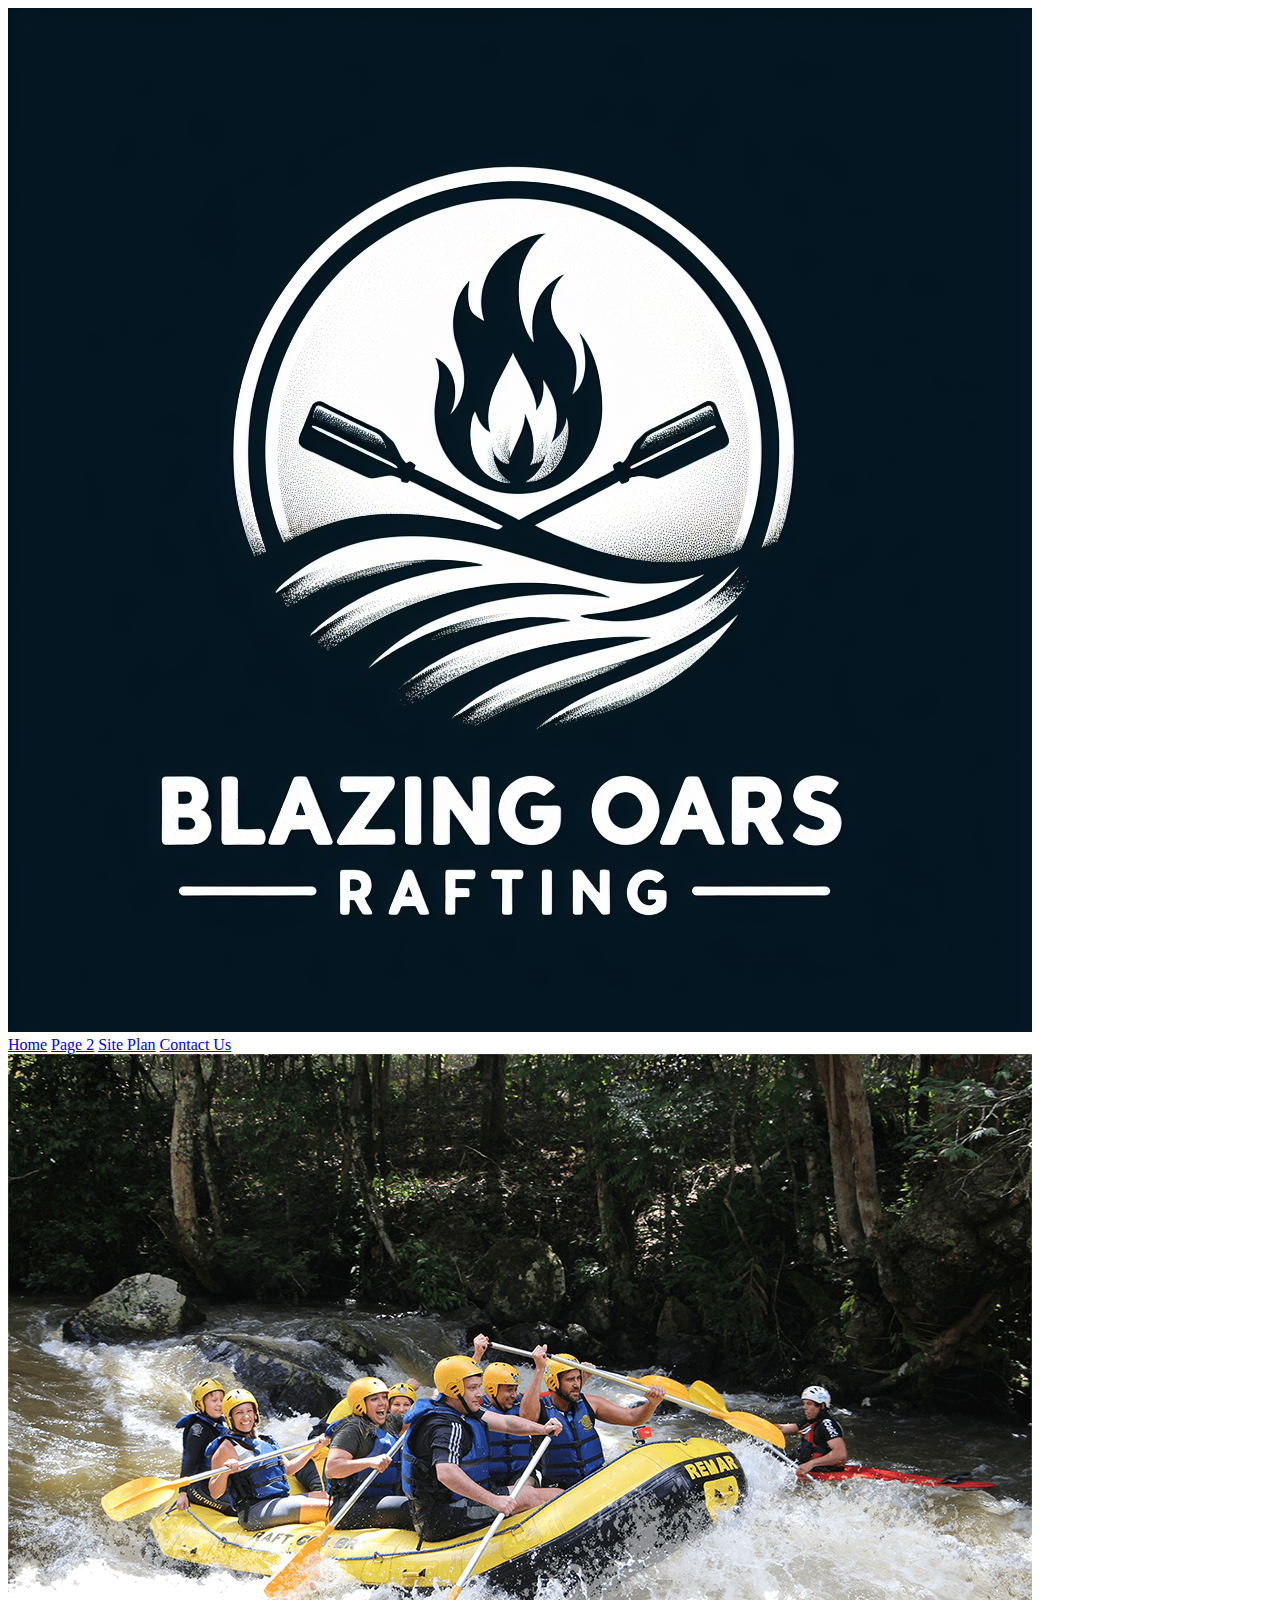
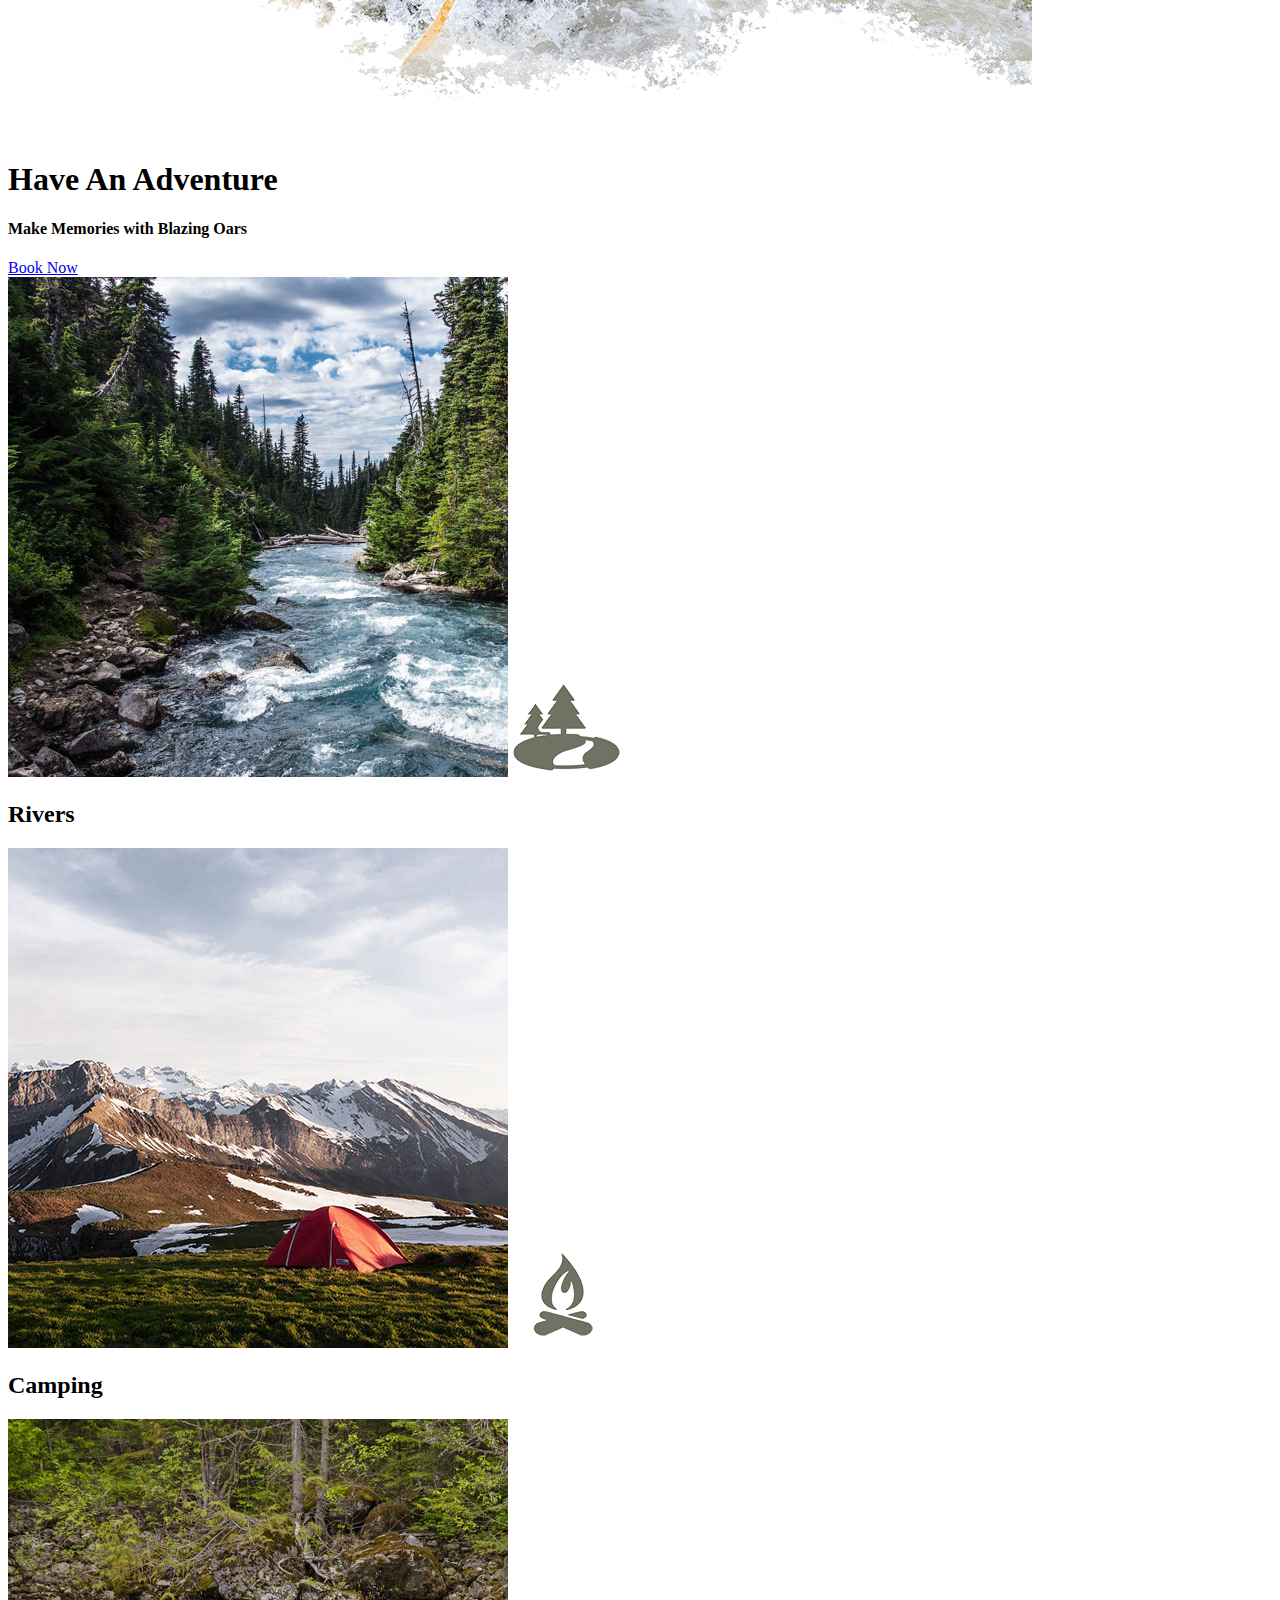
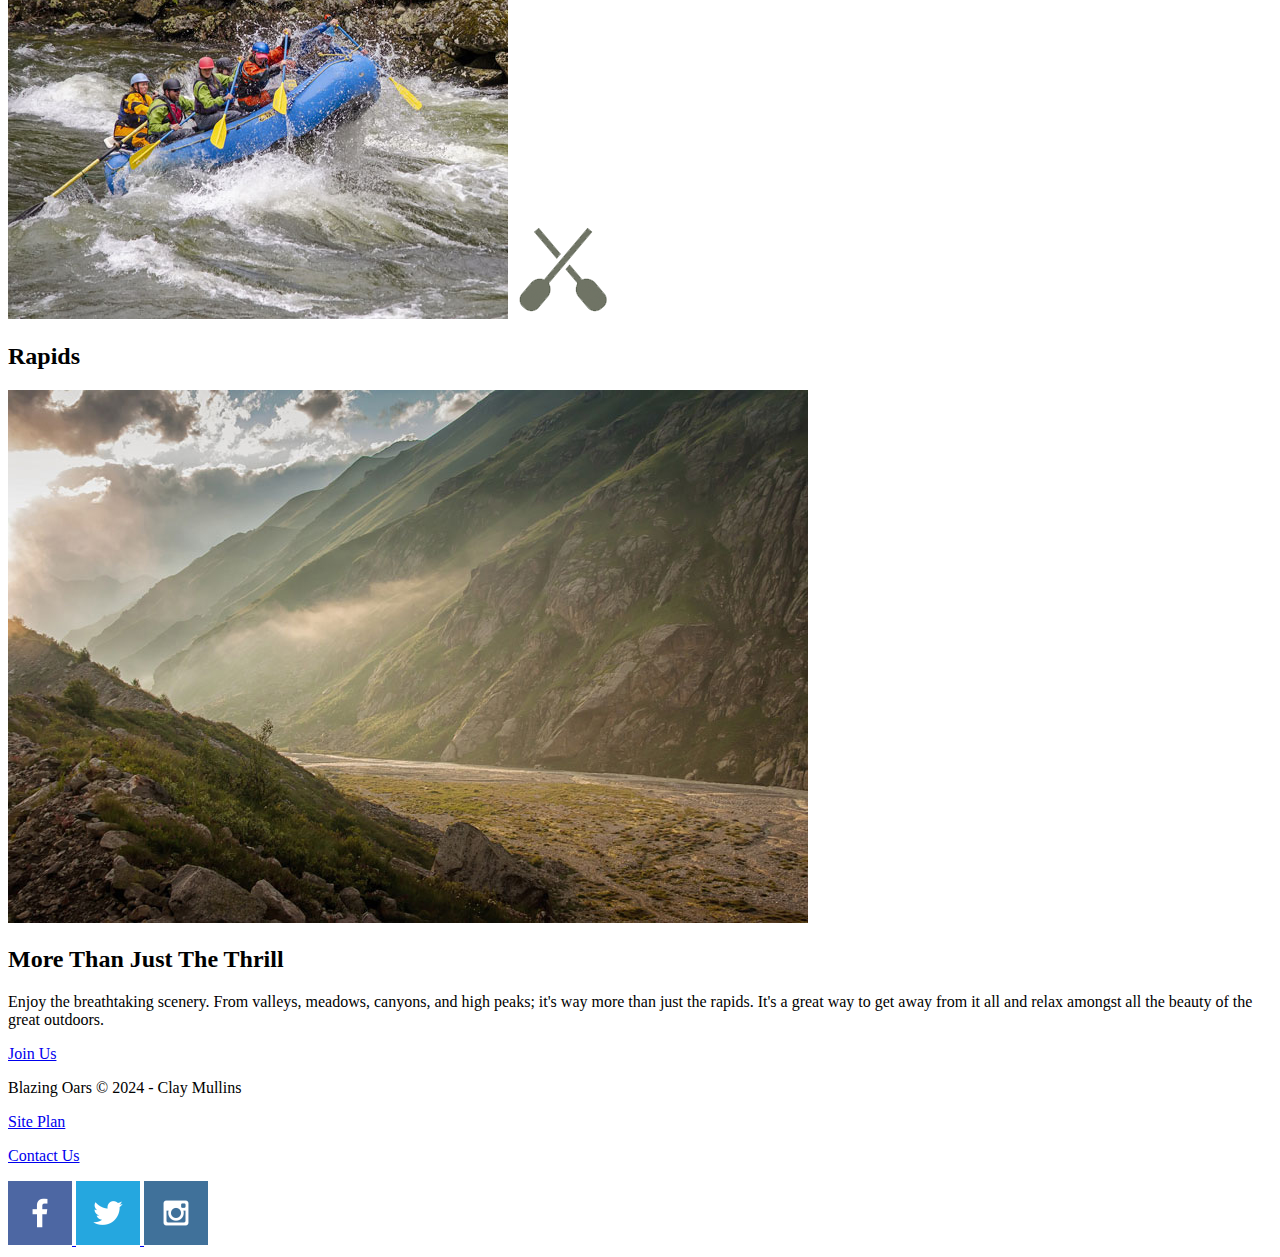
==== wwr/index.html @ f877ec4a "Week 3 assignment submission" ====
<!DOCTYPE html>
<html lang="en">

<head>
    <meta charset="UTF-8">
    <meta name="viewport" content="width=device-width, initial-scale=1.0">
    <title>Whitewater Rafting Vacations | Blazing Oars Rafting | Home</title>
</head>

<body>
    <header>
        <a href="index.html" id="logo_link">
            <img class="logo" src="images/blazingoars_logo.png" alt="Blazing Oars Rafting Logo">
        </a>
        <nav>
            <a href="index.html">Home</a>
            <a href="#">Page 2</a>
            <a href="site-plan-rafting.html">Site Plan</a>
            <a href="contactus.html">Contact Us</a>
        </nav>
    </header>
    <div id="hero">
        <div id="hero-box">
            <img id="hero-img" src="images/hero.png" alt="People enjoying rafting">
        </div>
        <section id="hero-msg">
            <h1 class="home-title">Have An Adventure</h1>
            <h4>Make Memories with Blazing Oars</h4>
            <div class="button-box">
                <a class="book" href="contactus.html">Book Now</a>
            </div>
        </section>
    </div>
    <main class="home-grid">
        <section class="rivers-card">
            <img class="card-img" src="images/rivers.jpg" alt="river in forest">
            <img class="icon" src="images/river_icon.png" alt="river icon">
            <h2>Rivers</h2>
        </section>
        <section class="camping-card">
            <img class="card-img" src="images/camping.jpg" alt="tent in mountains">
            <img class="icon" src="images/fire_icon.png" alt="fire icon">
            <h2>Camping</h2>
        </section>
        <section class="rapids-card">
            <img class="card-img" src="images/rapids.jpg" alt="rafting boat">
            <img class="icon" src="images/oars.png" alt="oars icon">
            <h2>Rapids</h2>
        </section>
        <img class="mountains" src="images/mountains.jpg" alt="Misty mountains">
        <section class="msg">
            <h2>More Than Just The Thrill</h2>
            <p>Enjoy the breathtaking scenery. From valleys, meadows, canyons, and high peaks; it's way more than just the rapids. It's a great way to get away from it all and relax amongst all the beauty of the great outdoors. </p>
            <a class='join' href="rivers.html">Join Us</a>
        </section>
    </main>
    <footer>
        <p>Blazing Oars &copy; 2024 - Clay Mullins</p>
        <p><a href="site-plan-rafting.html">Site Plan</a></p>
        <p><a href="contactus.html">Contact Us</a></p>
        <div class="social">
            <a href="https://facebook.com">
                <img src="images/facebook.png" alt="fb icon">
            </a>
            <a href="https://twitter.com">
                <img src="images/twitter.png" alt="twitter icon">
            </a>
            <a href="https://instagram.com">
                <img src="images/instagram.png" alt="instagram icon">
            </a>
        </div>
    </footer>
</body>

</html>
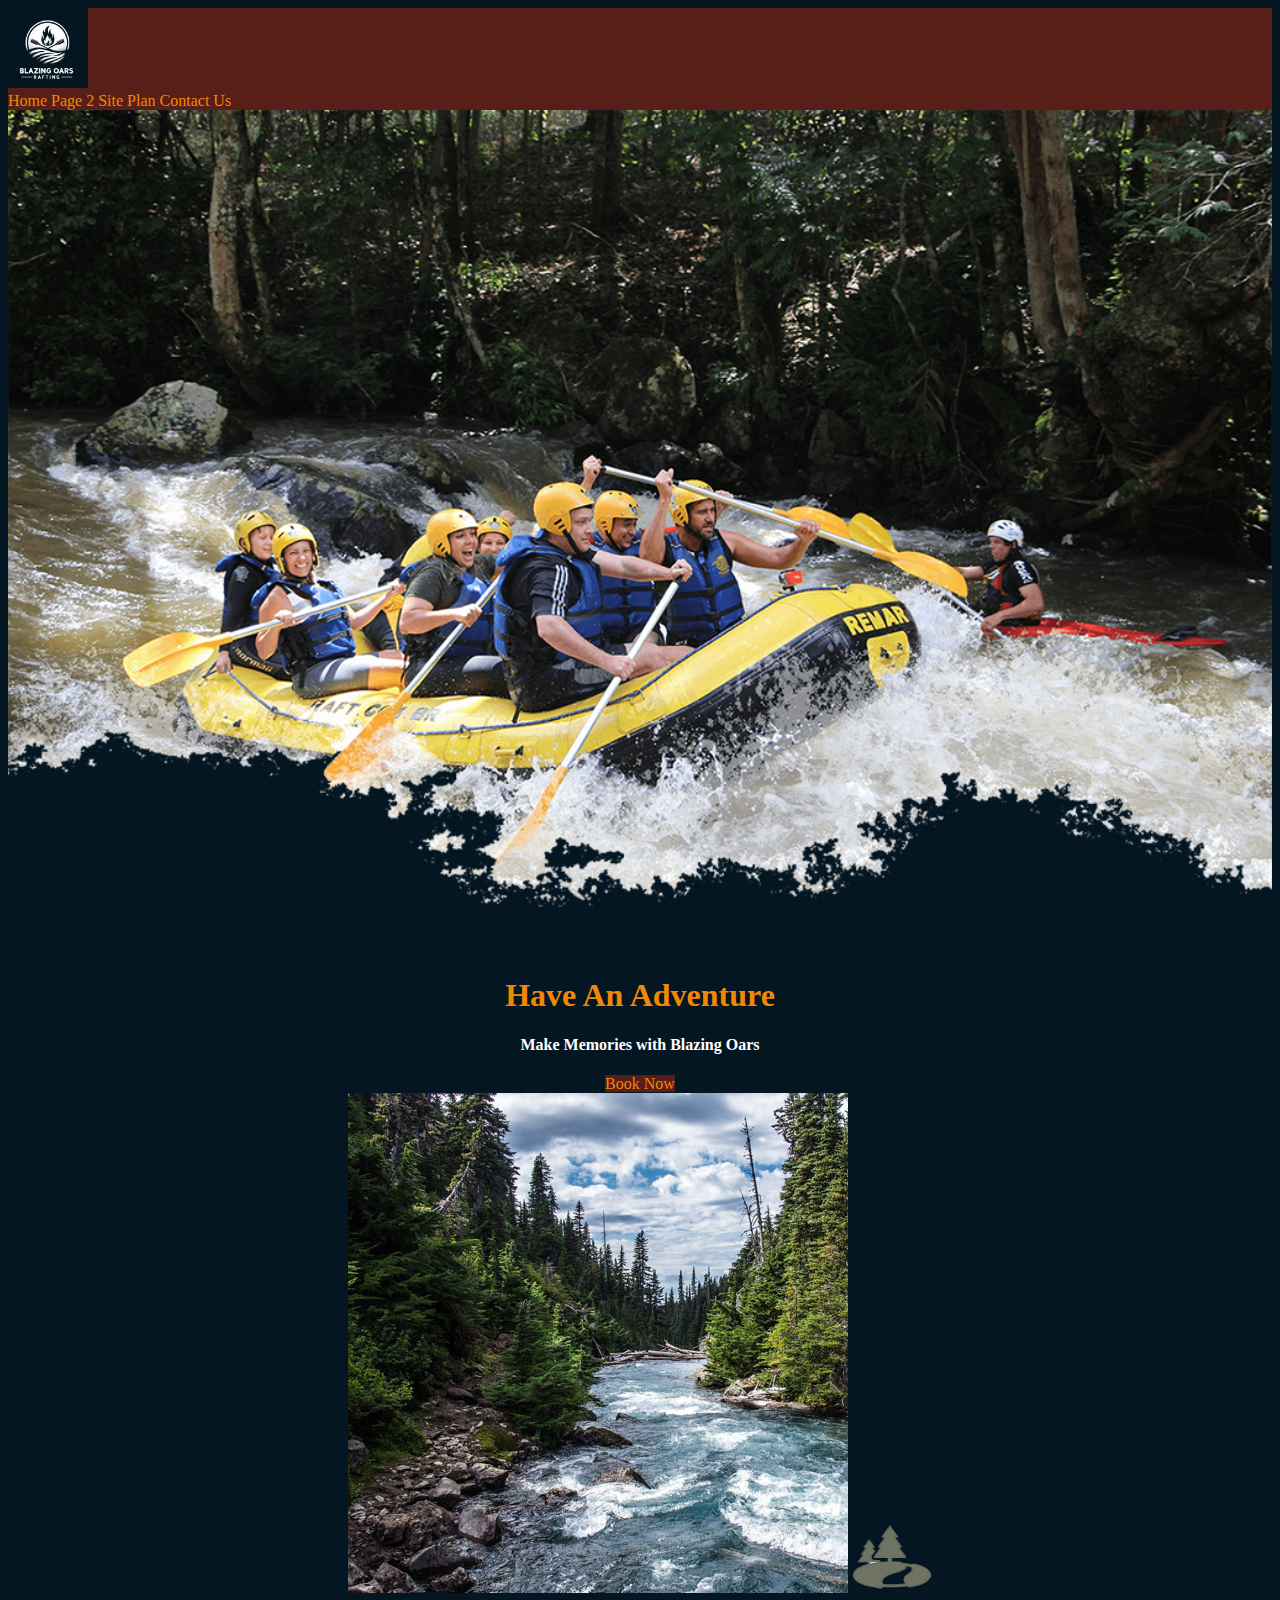
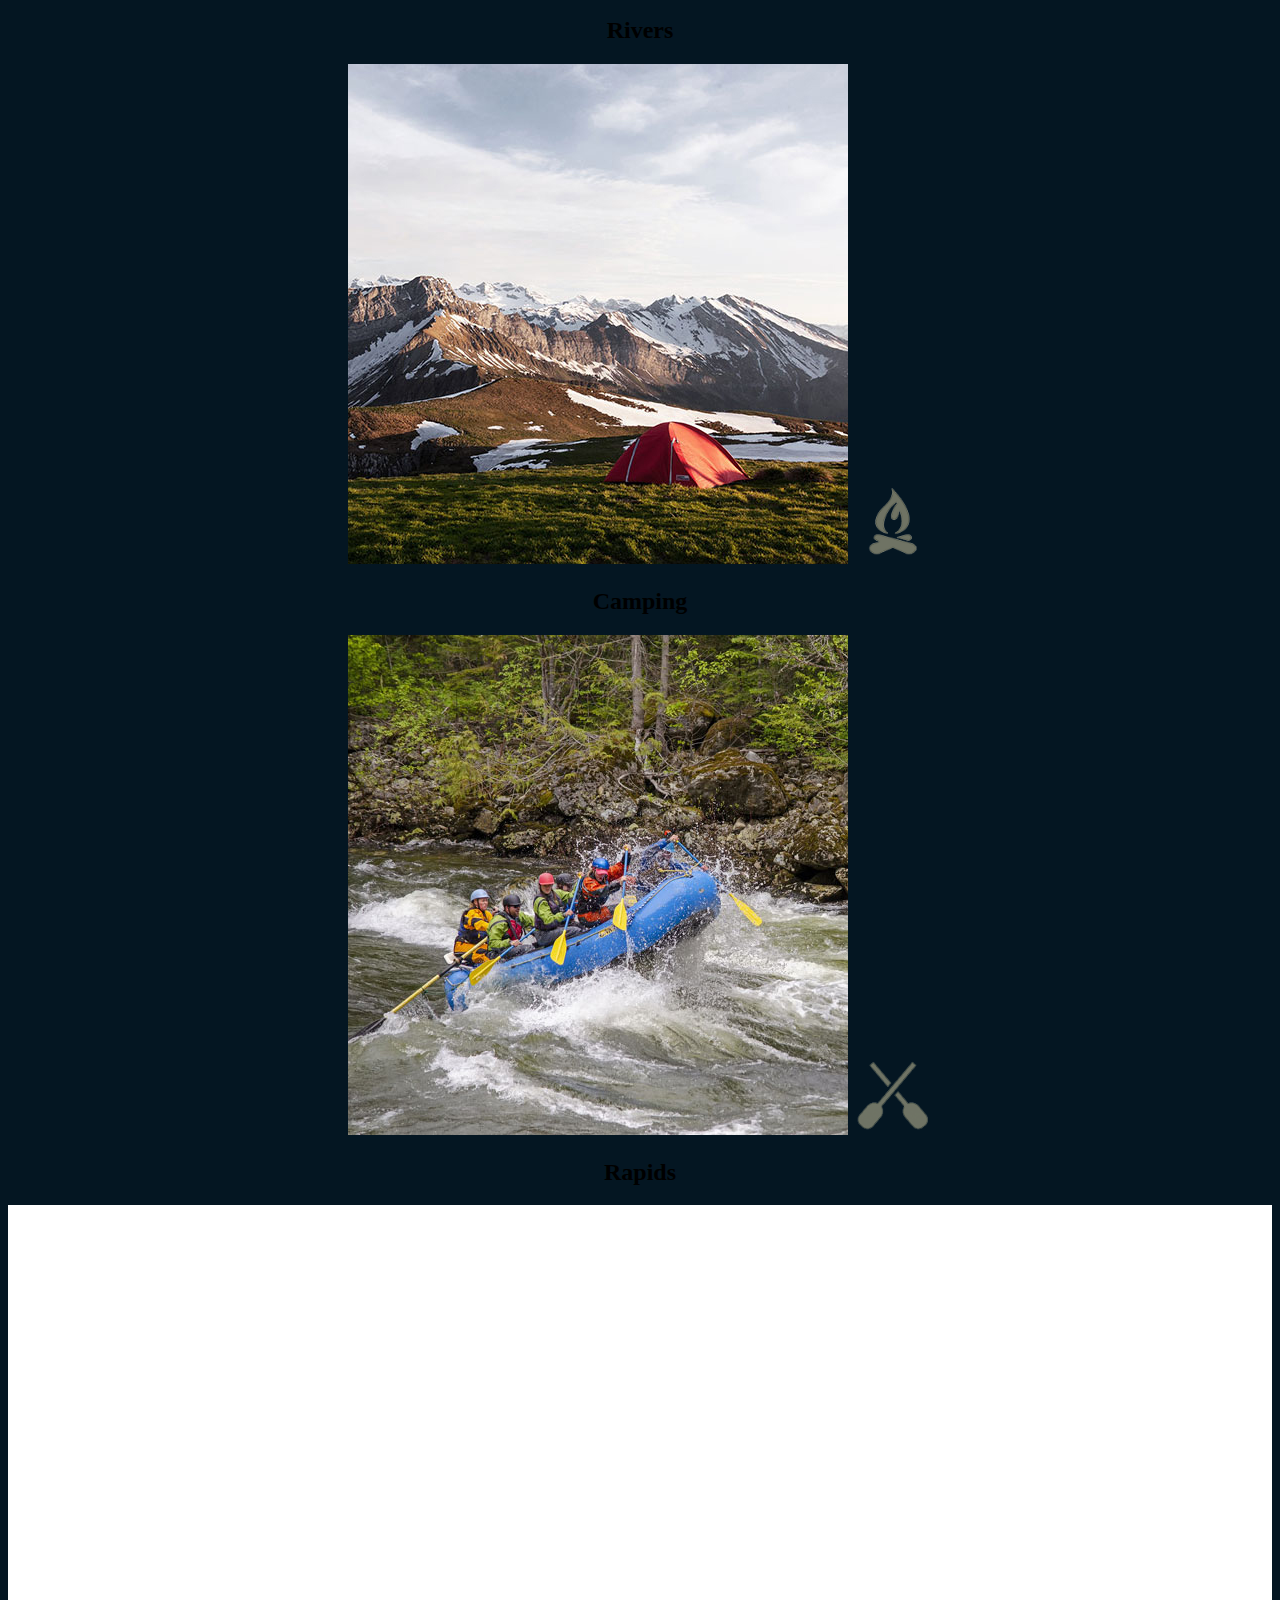
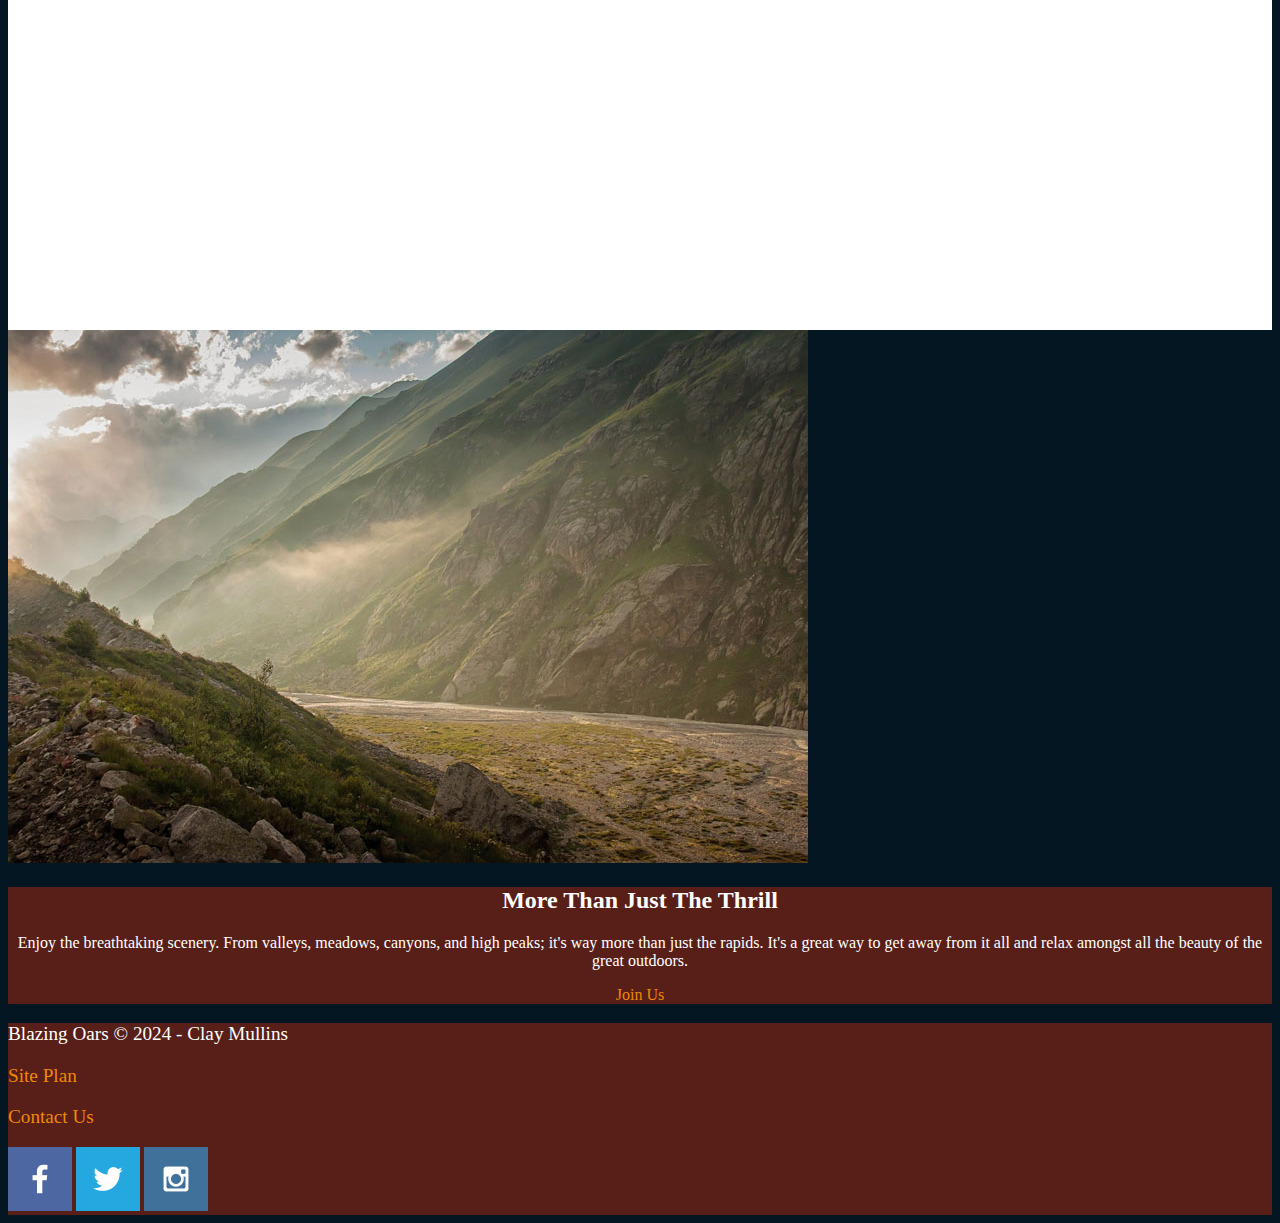
==== commit c8b12557: "Week 4 assignment" ====
--- a/wwr/index.html
+++ b/wwr/index.html
@@ -5,71 +5,77 @@
     <meta charset="UTF-8">
     <meta name="viewport" content="width=device-width, initial-scale=1.0">
     <title>Whitewater Rafting Vacations | Blazing Oars Rafting | Home</title>
+    <link type="text/css" rel="stylesheet" href="styles/styles.css" />
 </head>
 
 <body>
-    <header>
-        <a href="index.html" id="logo_link">
-            <img class="logo" src="images/blazingoars_logo.png" alt="Blazing Oars Rafting Logo">
-        </a>
-        <nav>
-            <a href="index.html">Home</a>
-            <a href="#">Page 2</a>
-            <a href="site-plan-rafting.html">Site Plan</a>
-            <a href="contactus.html">Contact Us</a>
-        </nav>
-    </header>
-    <div id="hero">
-        <div id="hero-box">
-            <img id="hero-img" src="images/hero.png" alt="People enjoying rafting">
+    <div id="content">
+        <header>
+            <a href="index.html" id="logo_link">
+                <img class="logo" src="images/blazingoars_logo.png" alt="Blazing Oars Rafting Logo">
+            </a>
+            <nav>
+                <a href="index.html">Home</a>
+                <a href="#">Page 2</a>
+                <a href="site-plan-rafting.html">Site Plan</a>
+                <a href="contactus.html">Contact Us</a>
+            </nav>
+        </header>
+        <div id="hero">
+            <div id="hero-box">
+                <img id="hero-img" src="images/hero.png" alt="People enjoying rafting">
+            </div>
+            <section id="hero-msg">
+                <h1 class="home-title">Have An Adventure</h1>
+                <h4>Make Memories with Blazing Oars</h4>
+                <div class="button-box">
+                    <a class="book" href="contactus.html">Book Now</a>
+                </div>
+            </section>
         </div>
-        <section id="hero-msg">
-            <h1 class="home-title">Have An Adventure</h1>
-            <h4>Make Memories with Blazing Oars</h4>
-            <div class="button-box">
-                <a class="book" href="contactus.html">Book Now</a>
+        <main class="home-grid">
+            <section class="rivers-card">
+                <img class="card-img" src="images/rivers.jpg" alt="river in forest">
+                <img class="icon" src="images/river_icon.png" alt="river icon">
+                <h2>Rivers</h2>
+            </section>
+            <section class="camping-card">
+                <img class="card-img" src="images/camping.jpg" alt="tent in mountains">
+                <img class="icon" src="images/fire_icon.png" alt="fire icon">
+                <h2>Camping</h2>
+            </section>
+            <section class="rapids-card">
+                <img class="card-img" src="images/rapids.jpg" alt="rafting boat">
+                <img class="icon" src="images/oars.png" alt="oars icon">
+                <h2>Rapids</h2>
+            </section>
+            <div id="background"></div> 
+            <img class="mountains" src="images/mountains.jpg" alt="Misty mountains">
+            <section class="msg">
+                <h2>More Than Just The Thrill</h2>
+                <p>Enjoy the breathtaking scenery. From valleys, meadows, canyons, and high peaks; it's way more than
+                    just the rapids. It's a great way to get away from it all and relax amongst all the beauty of the
+                    great outdoors. </p>
+                <a class='join' href="rivers.html">Join Us</a>
+            </section>
+        </main>
+        <footer>
+            <p>Blazing Oars &copy; 2024 - Clay Mullins</p>
+            <p><a href="site-plan-rafting.html">Site Plan</a></p>
+            <p><a href="contactus.html">Contact Us</a></p>
+            <div class="social">
+                <a href="https://facebook.com" target="_blank">
+                    <img src="images/facebook.png" alt="fb icon">
+                </a>
+                <a href="https://twitter.com" target="_blank">
+                    <img src="images/twitter.png" alt="twitter icon">
+                </a>
+                <a href="https://instagram.com" target="_blank">
+                    <img src="images/instagram.png" alt="instagram icon">
+                </a>
             </div>
-        </section>
+        </footer>
     </div>
-    <main class="home-grid">
-        <section class="rivers-card">
-            <img class="card-img" src="images/rivers.jpg" alt="river in forest">
-            <img class="icon" src="images/river_icon.png" alt="river icon">
-            <h2>Rivers</h2>
-        </section>
-        <section class="camping-card">
-            <img class="card-img" src="images/camping.jpg" alt="tent in mountains">
-            <img class="icon" src="images/fire_icon.png" alt="fire icon">
-            <h2>Camping</h2>
-        </section>
-        <section class="rapids-card">
-            <img class="card-img" src="images/rapids.jpg" alt="rafting boat">
-            <img class="icon" src="images/oars.png" alt="oars icon">
-            <h2>Rapids</h2>
-        </section>
-        <img class="mountains" src="images/mountains.jpg" alt="Misty mountains">
-        <section class="msg">
-            <h2>More Than Just The Thrill</h2>
-            <p>Enjoy the breathtaking scenery. From valleys, meadows, canyons, and high peaks; it's way more than just the rapids. It's a great way to get away from it all and relax amongst all the beauty of the great outdoors. </p>
-            <a class='join' href="rivers.html">Join Us</a>
-        </section>
-    </main>
-    <footer>
-        <p>Blazing Oars &copy; 2024 - Clay Mullins</p>
-        <p><a href="site-plan-rafting.html">Site Plan</a></p>
-        <p><a href="contactus.html">Contact Us</a></p>
-        <div class="social">
-            <a href="https://facebook.com">
-                <img src="images/facebook.png" alt="fb icon">
-            </a>
-            <a href="https://twitter.com">
-                <img src="images/twitter.png" alt="twitter icon">
-            </a>
-            <a href="https://instagram.com">
-                <img src="images/instagram.png" alt="instagram icon">
-            </a>
-        </div>
-    </footer>
 </body>
 
 </html>--- a/wwr/styles/styles.css
+++ b/wwr/styles/styles.css
@@ -0,0 +1,109 @@
+#content {
+  max-width: 1600px;
+  margin: 0 auto;
+}
+
+nav a {
+  text-align: center;
+  text-decoration: none;
+  color: #f18805;
+}
+
+nav a:hover {
+  background-color: #f18805;
+  color: white;
+}
+
+#hero-msg h1,
+#hero-msg h4 {
+  text-align: center;
+}
+#hero-img {
+  width: 100%;
+}
+
+.button-box {
+  text-align: center;
+}
+
+main section {
+  text-align: center;
+}
+
+#background {
+  height: 725px;
+  background-color: white;
+}
+
+body {
+  background-color: #041622;
+}
+
+header {
+  background-color: #581f18;
+}
+
+.book,
+.join {
+  background-color: #581f18;
+  color: #f18805;
+  text-decoration: none;
+}
+
+.book:hover,
+.join:hover {
+  background-color: #f18805;
+  color: white;
+}
+
+.msg {
+  background-color: #581f18;
+  color: white;
+}
+
+.msg h2{
+  color: white;
+}
+
+.msg p {
+  color: white;
+}
+
+footer {
+  background-color: #581f18;
+  color: white;
+}
+
+footer a {
+  color: #f18805;
+  text-decoration: none;
+}
+
+footer a:hover {
+  color: white;
+  background-color: #f18805;
+}
+
+footer p {
+  font-size: 1.2em;
+}
+
+footer p a:hover {
+  text-decoration: underline;
+}    
+
+.home-title {
+  color: #f18805;
+}
+
+h4 {
+  color: white;
+}
+
+.icon {
+  width: 80px;
+}
+
+.logo {
+  width: 80px;
+}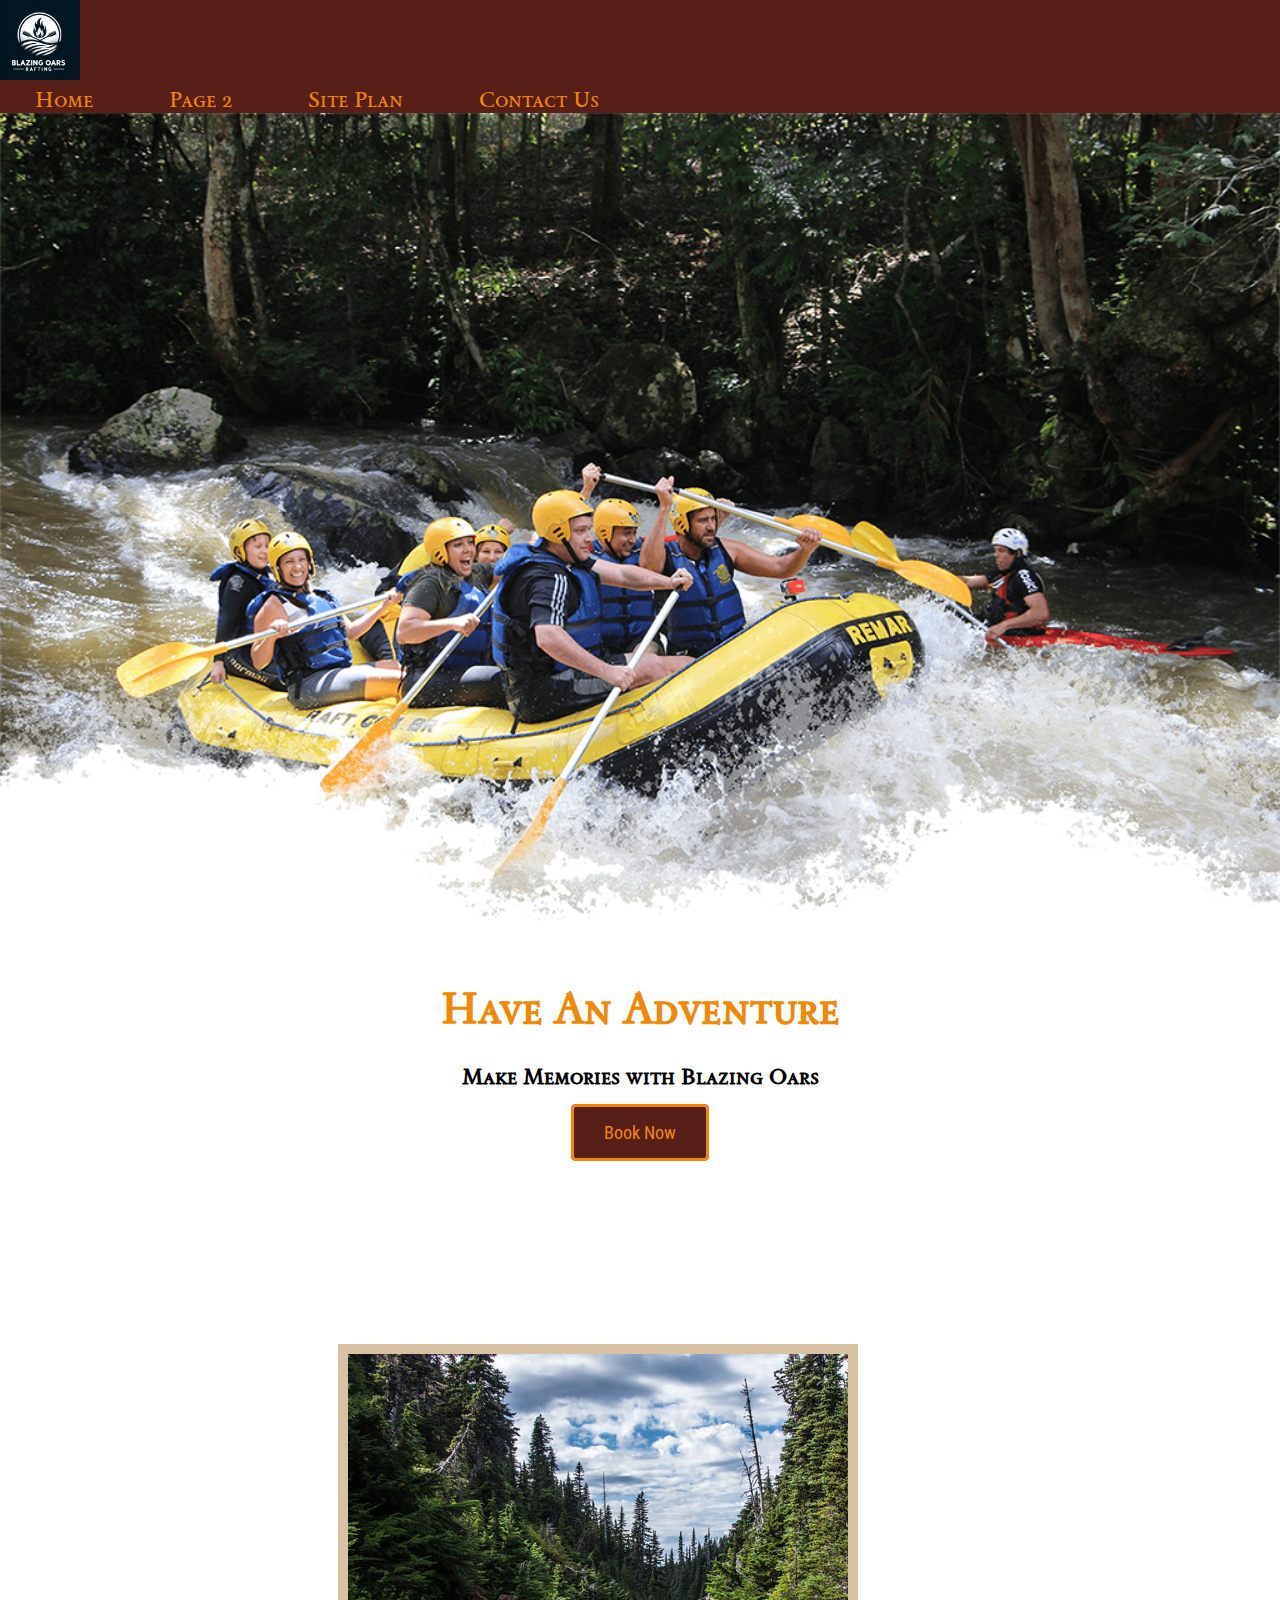
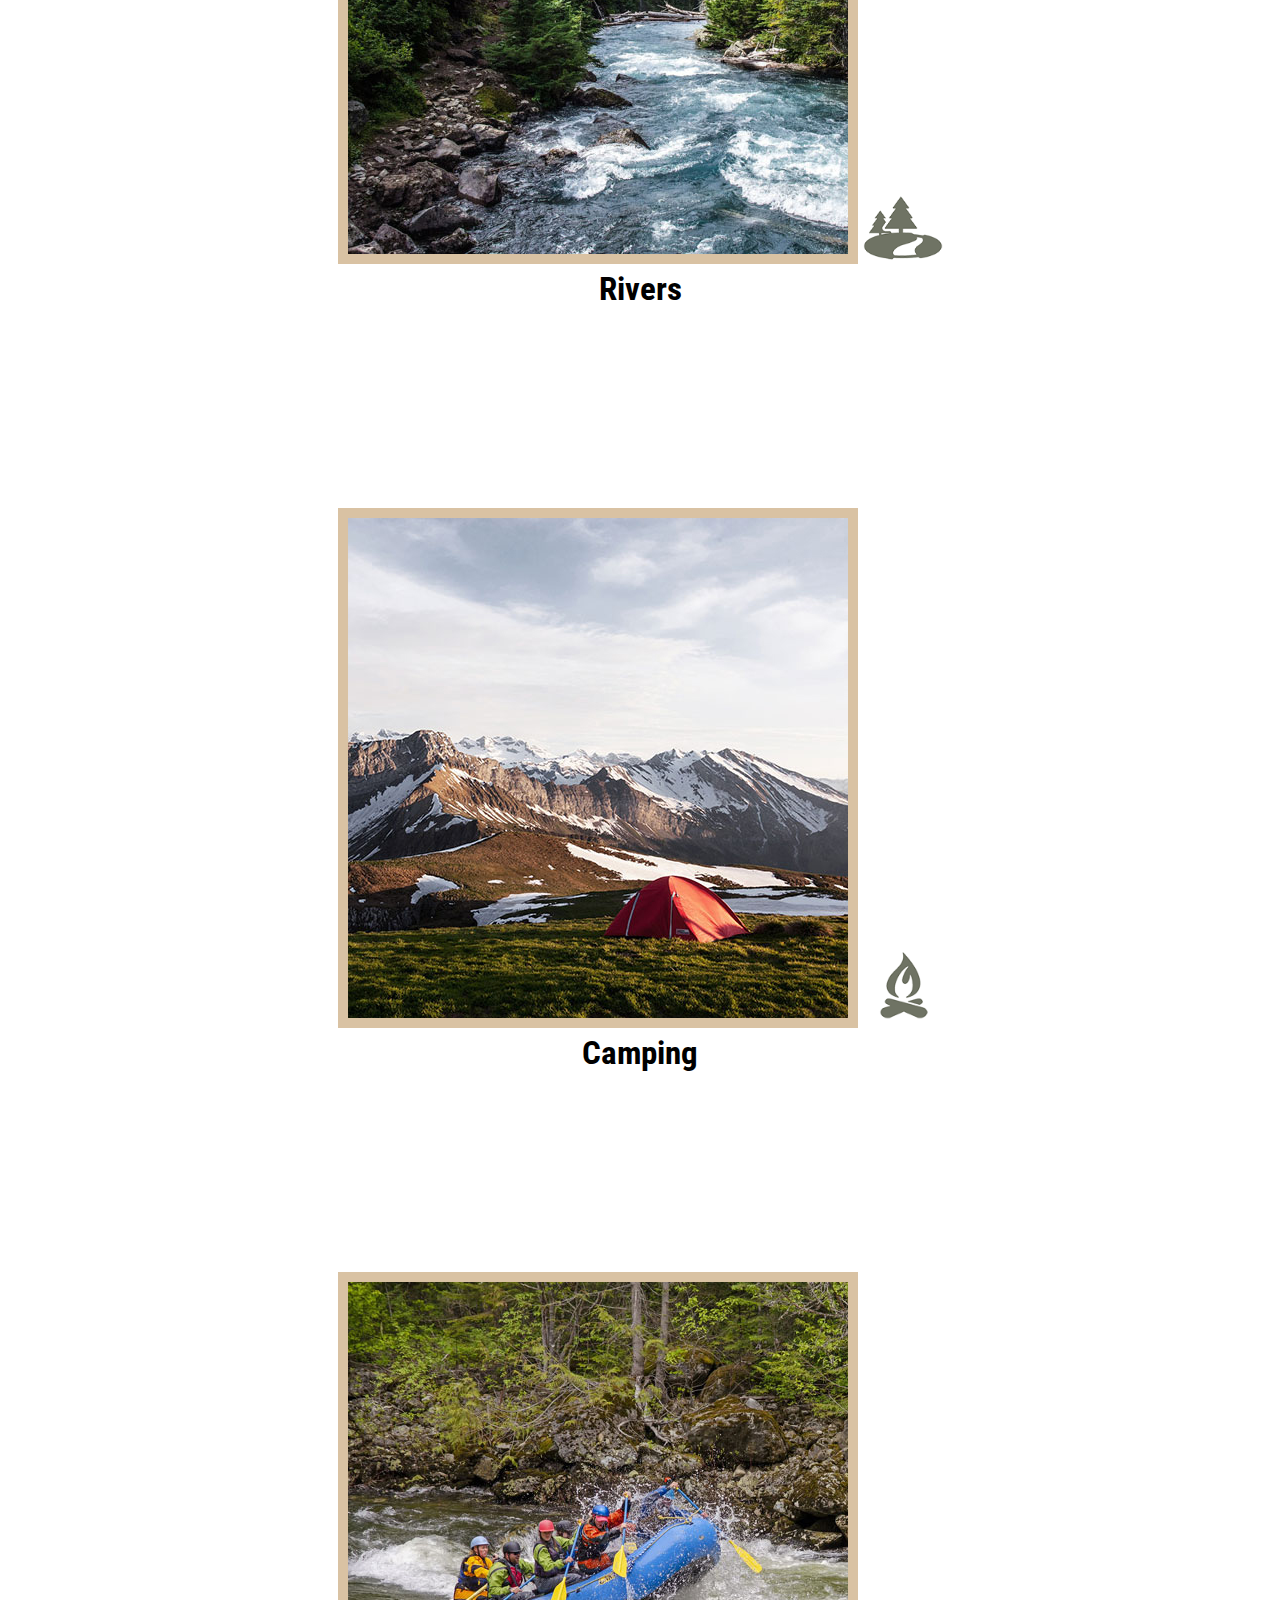
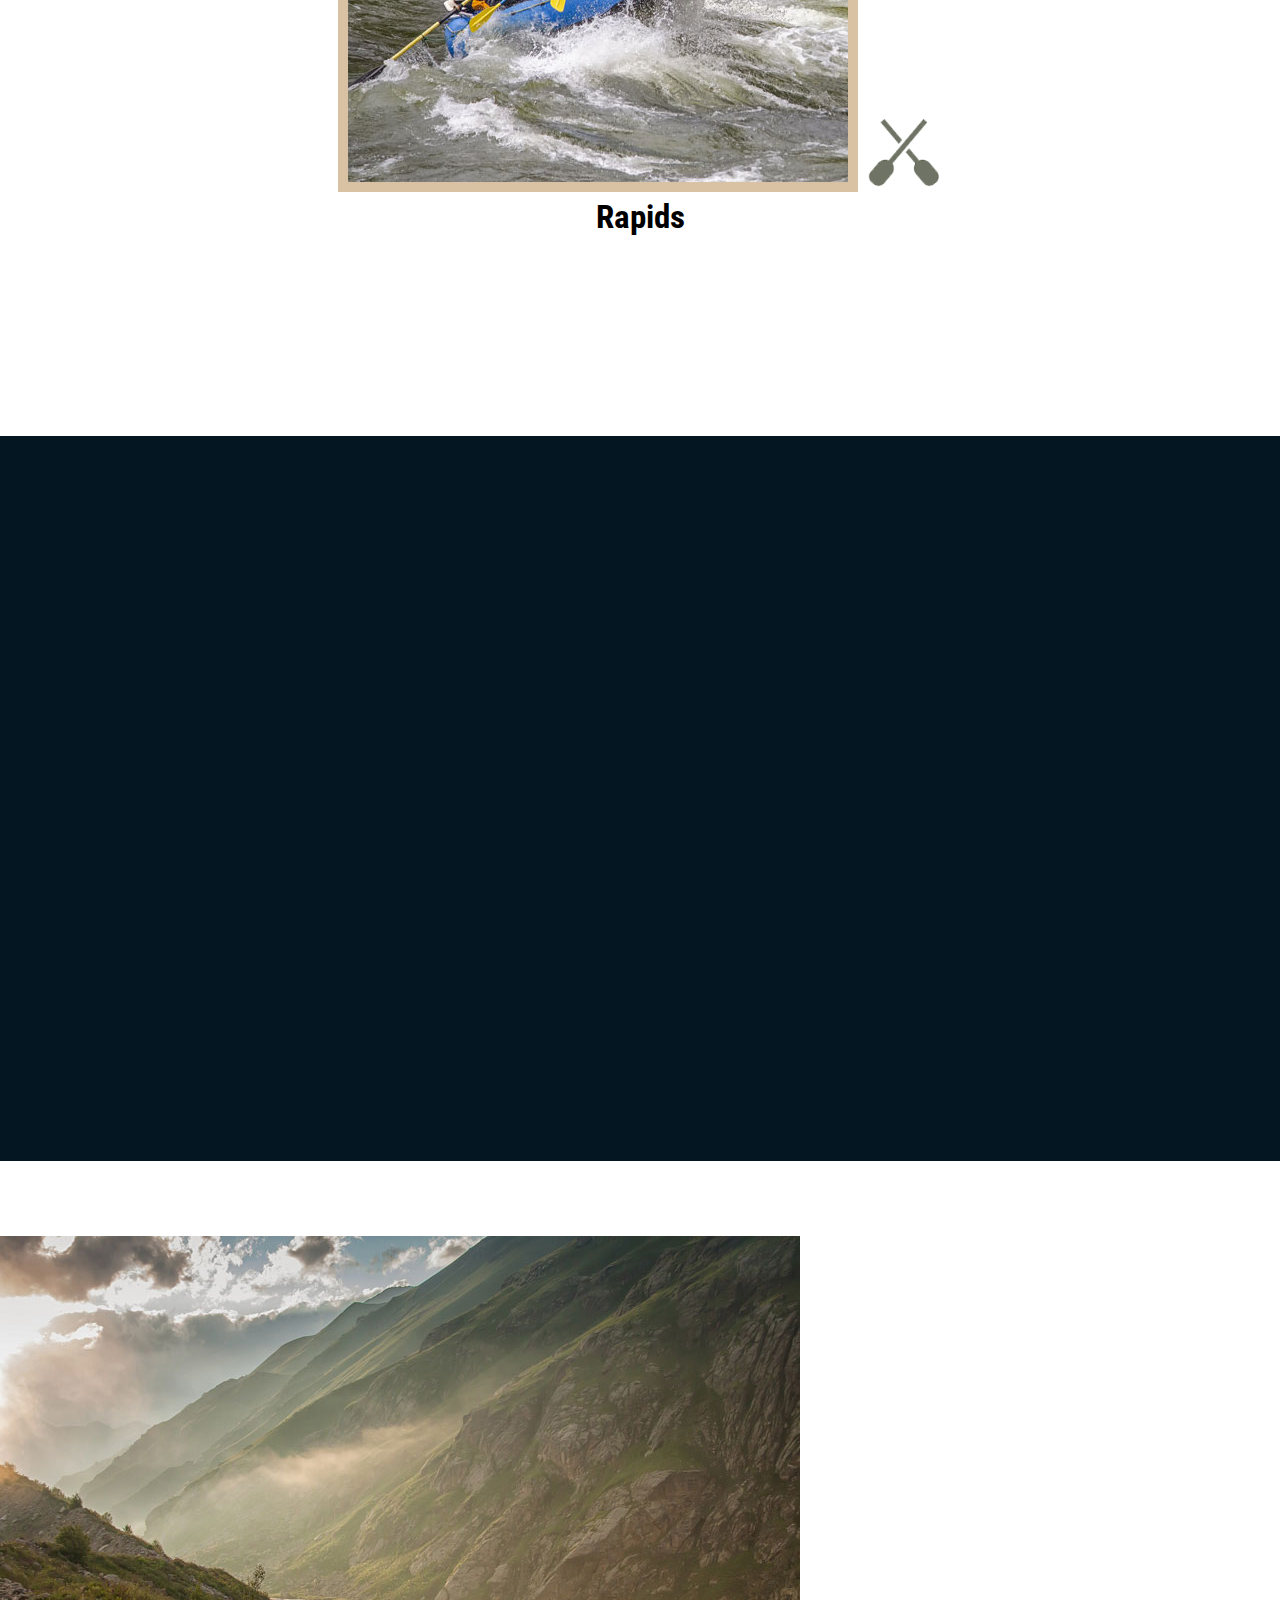
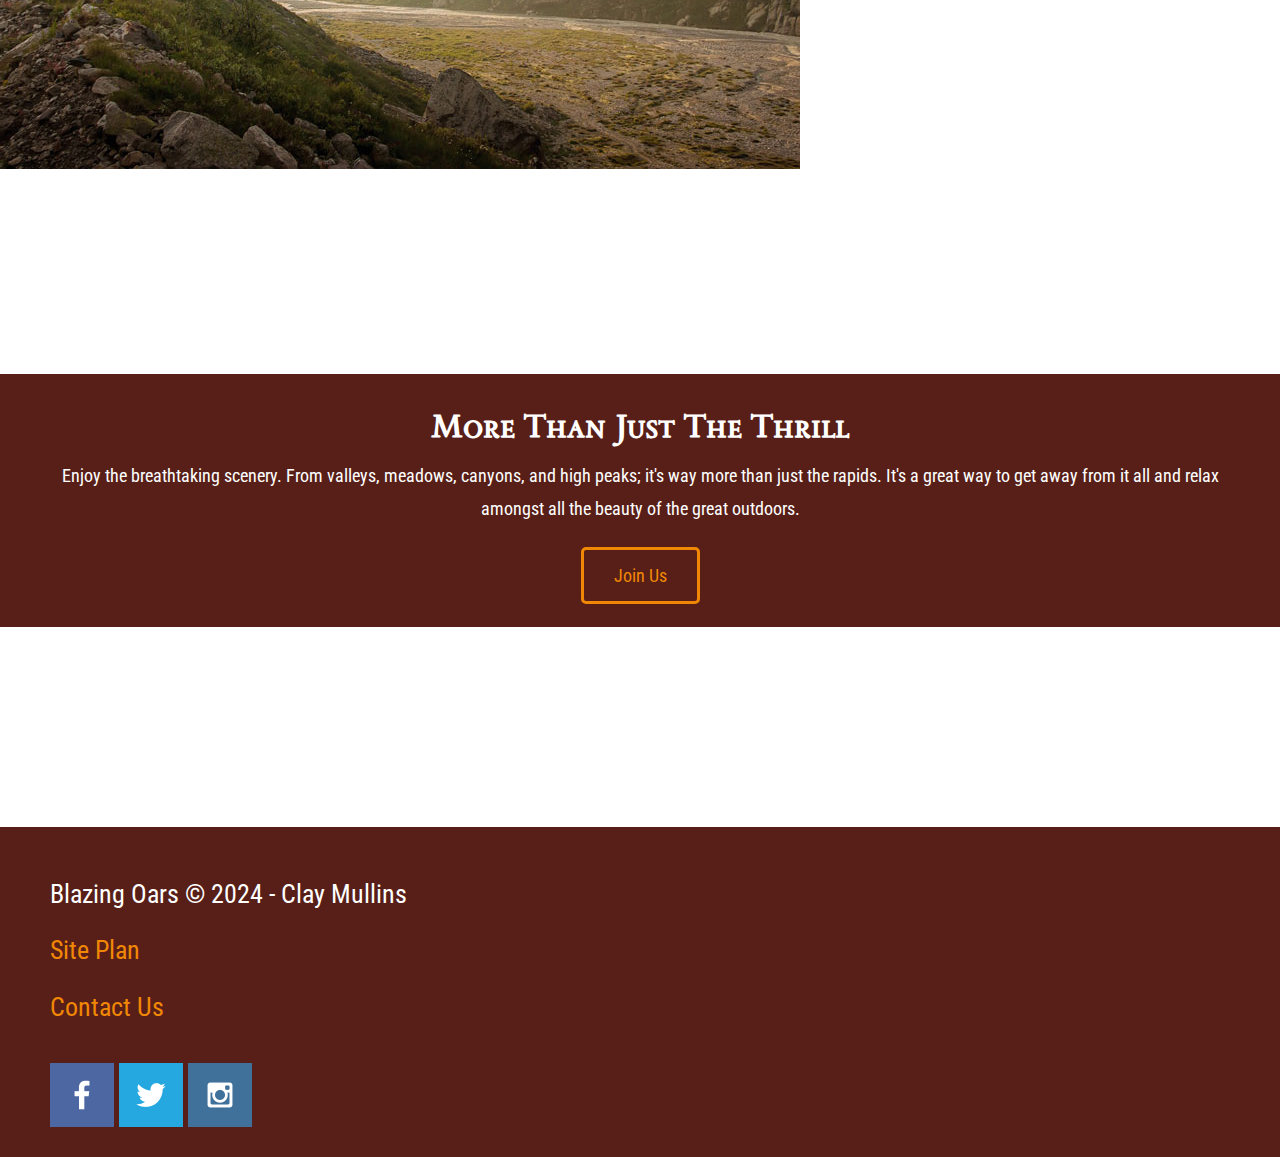
==== commit aac2abbc: "Week 05 assignment" ====
--- a/wwr/index.html
+++ b/wwr/index.html
@@ -5,7 +5,8 @@
     <meta charset="UTF-8">
     <meta name="viewport" content="width=device-width, initial-scale=1.0">
     <title>Whitewater Rafting Vacations | Blazing Oars Rafting | Home</title>
-    <link type="text/css" rel="stylesheet" href="styles/styles.css" />
+    <link type="text/css" rel="stylesheet" href="styles/styles.css">
+    <link rel="icon" type="image/x-icon" href="images/favicon.ico">
 </head>
 
 <body>
@@ -49,7 +50,7 @@
                 <img class="icon" src="images/oars.png" alt="oars icon">
                 <h2>Rapids</h2>
             </section>
-            <div id="background"></div> 
+            <div id="background"></div>
             <img class="mountains" src="images/mountains.jpg" alt="Misty mountains">
             <section class="msg">
                 <h2>More Than Just The Thrill</h2>
--- a/wwr/styles/styles.css
+++ b/wwr/styles/styles.css
@@ -1,12 +1,35 @@
+@import url("https://fonts.googleapis.com/css2?family=Sedan+SC&display=swap");
+@import url("https://fonts.googleapis.com/css2?family=Roboto+Condensed:ital,wght@0,100..900;1,100..900&family=Sedan+SC&display=swap");
+
+:root {
+  /* change the values below to your chosen font(s) */
+  --heading-font: "Sedan SC";
+  --paragraph-font: "Roboto Condensed", Helvetica, sans-serif;
+}
+
 #content {
   max-width: 1600px;
   margin: 0 auto;
+}
+
+#logo_link {
+  padding-top: 5px;
+}
+
+.mountains {
+  margin-top: 75px;
+  margin-bottom: 200px;
+}
+
+h2 {
+  margin: 0;
 }
 
 nav a {
   text-align: center;
   text-decoration: none;
   color: #f18805;
+  padding: 35px;
 }
 
 nav a:hover {
@@ -16,8 +39,10 @@
 
 #hero-msg h1,
 #hero-msg h4 {
+  font-family: var(--heading-font);
   text-align: center;
 }
+
 #hero-img {
   width: 100%;
 }
@@ -30,16 +55,35 @@
   text-align: center;
 }
 
+main section img {
+  box-sizing: border-box;
+}
+
 #background {
   height: 725px;
-  background-color: white;
+  background-color: #041622;
 }
 
 body {
-  background-color: #041622;
+  font-family: var(--paragraph-font);
+  background-color: white;
+  font-size: 22px;
+  margin: 0;
+  padding: 0;
+}
+
+.rivers-card,
+.camping-card,
+.rapids-card {
+  margin: 200px 0;
+}
+
+.card-img {
+  border: 10px solid #d9c2a3;
 }
 
 header {
+  font-family: var(--heading-font);
   background-color: #581f18;
 }
 
@@ -48,6 +92,11 @@
   background-color: #581f18;
   color: #f18805;
   text-decoration: none;
+  font-size: 18px;
+  padding: 15px 30px;
+  margin-top: 50px;
+  border-radius: 5px;
+  border-style: solid;
 }
 
 .book:hover,
@@ -59,19 +108,26 @@
 .msg {
   background-color: #581f18;
   color: white;
+  line-height: 1.5em;
+  padding: 35px;
 }
 
-.msg h2{
+.msg h2 {
+  font-family: var(--heading-font);
   color: white;
 }
 
 .msg p {
   color: white;
+  font-size: 0.8em;
+  padding-bottom: 15px;
 }
 
 footer {
   background-color: #581f18;
   color: white;
+  padding: 25px 50px;
+  margin-top: 200px;
 }
 
 footer a {
@@ -90,20 +146,28 @@
 
 footer p a:hover {
   text-decoration: underline;
-}    
+}
+
+footer .social img {
+  padding-top: 15px;
+}
 
 .home-title {
   color: #f18805;
+  font-size: 2em;
+  margin-top: 10px;
 }
 
 h4 {
-  color: white;
+  font-family: var(--heading-font);
+  color: black;
 }
 
 .icon {
   width: 80px;
+  padding-top: 10px;
 }
 
 .logo {
   width: 80px;
-}+}
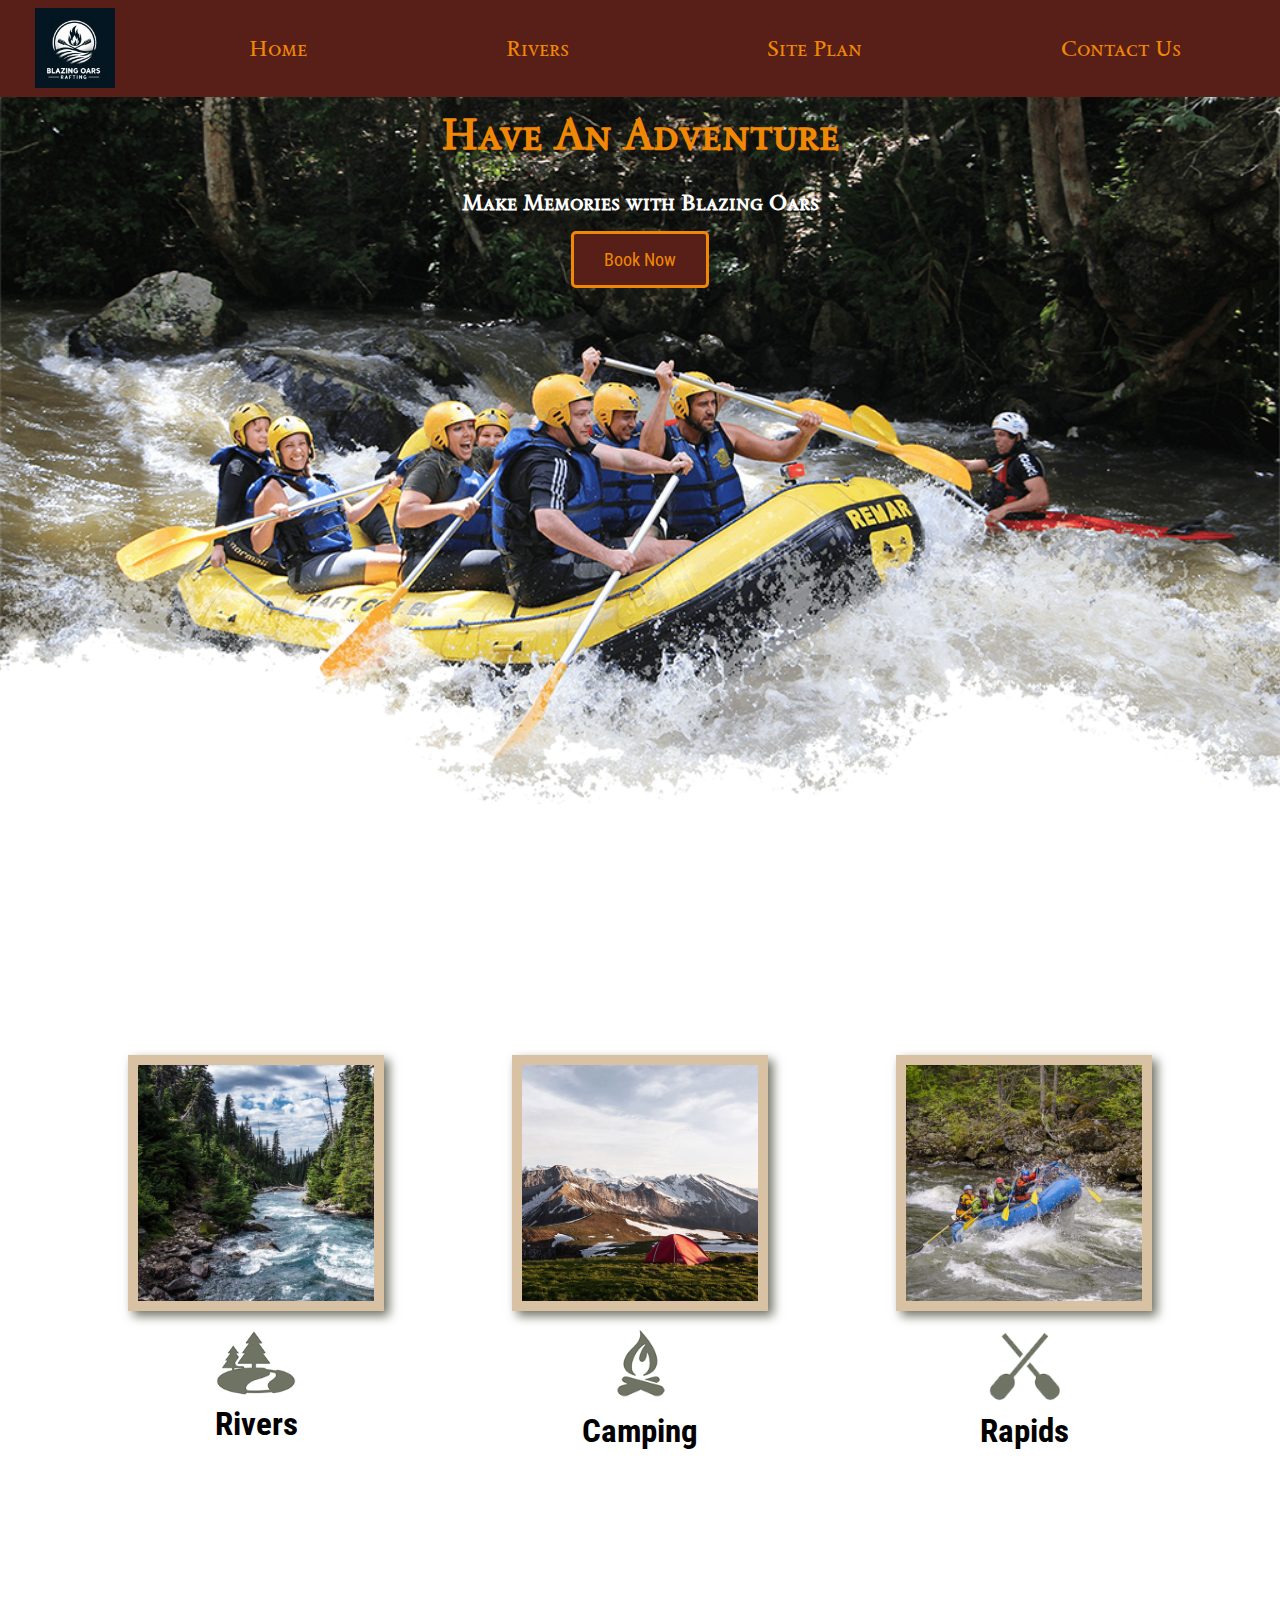
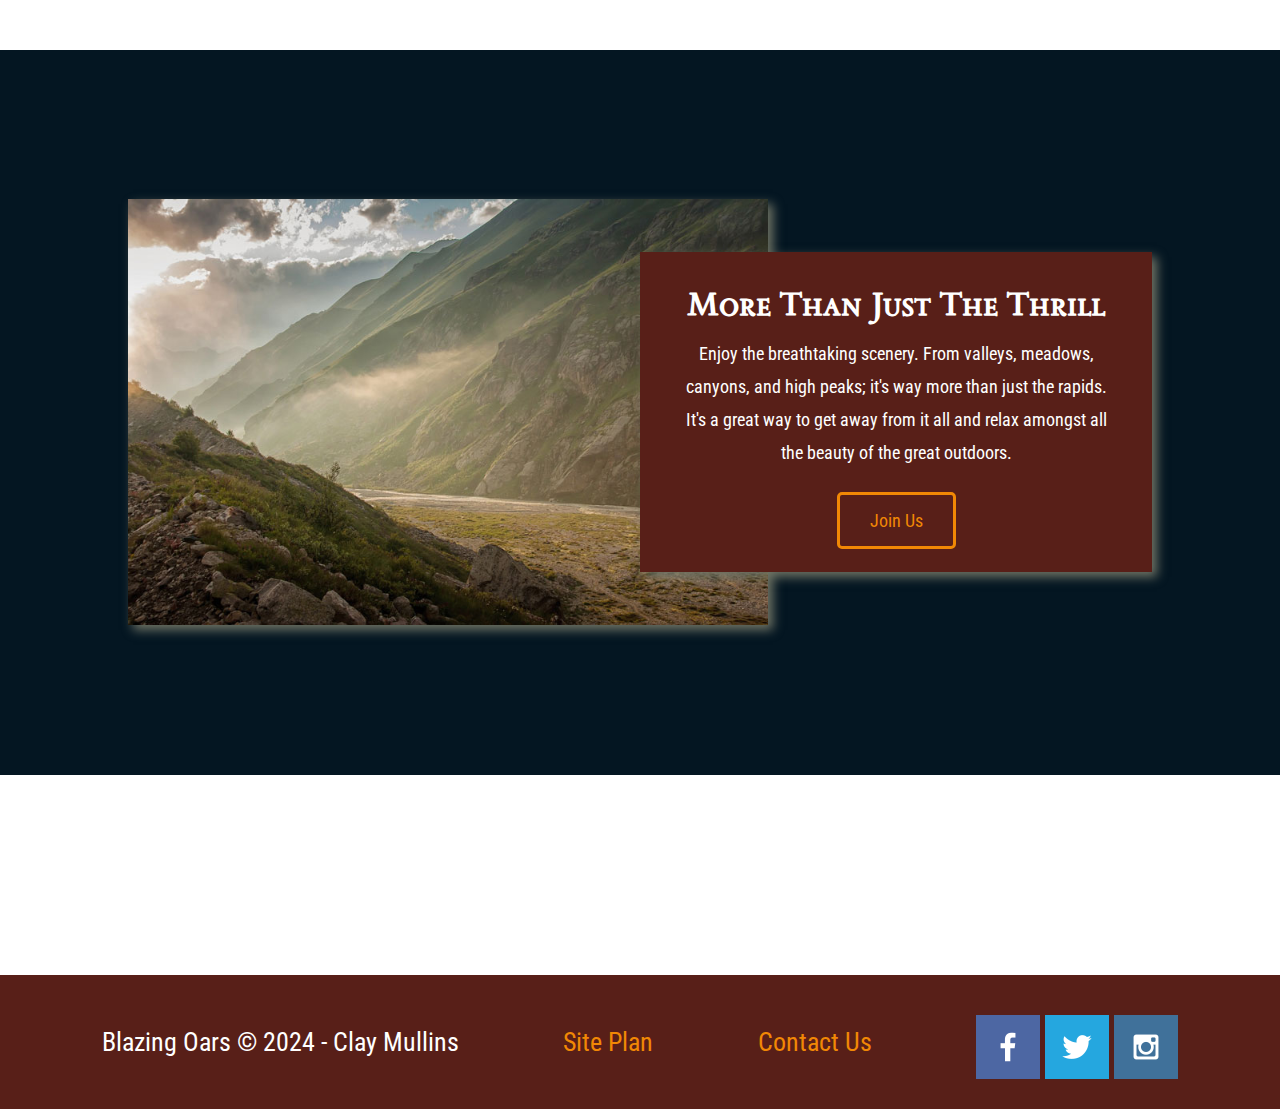
==== commit c85a6e79: "Week 09" ====
--- a/wwr/index.html
+++ b/wwr/index.html
@@ -17,7 +17,7 @@
             </a>
             <nav>
                 <a href="index.html">Home</a>
-                <a href="#">Page 2</a>
+                <a href="rivers.html">Rivers</a>
                 <a href="site-plan-rafting.html">Site Plan</a>
                 <a href="contactus.html">Contact Us</a>
             </nav>
--- a/wwr/styles/styles.css
+++ b/wwr/styles/styles.css
@@ -3,7 +3,7 @@
 
 :root {
   /* change the values below to your chosen font(s) */
-  --heading-font: "Sedan SC";
+  --heading-font: "Sedan SC", Arial, serif;
   --paragraph-font: "Roboto Condensed", Helvetica, sans-serif;
 }
 
@@ -14,15 +14,45 @@
 
 #logo_link {
   padding-top: 5px;
+  justify-self: center;
+  align-self: center;
 }
 
 .mountains {
-  margin-top: 75px;
-  margin-bottom: 200px;
+  width: 100%;
+  grid-column: 2/7;
+  grid-row: 5/8;
+  box-shadow: 5px 5px 10px #6f7364;
+}
+
+.river1 {
+  width: 100%;
+  grid-column: 1/6;
+  grid-row: 5/8;
+  box-shadow: 5px 5px 10px #6f7364;
+}
+
+.river2 {
+  width: 100%;
+  grid-column: 6/12;
+  grid-row: 9/14;
+  box-shadow: 5px 5px 10px #6f7364;
+}
+
+.river3 {
+  width: 100%;
+  grid-column: 1/6;
+  grid-row: 15/20;
+  box-shadow: 5px 5px 10px #6f7364;
 }
 
 h2 {
   margin: 0;
+}
+
+nav {
+  display: flex;
+  justify-content: space-around;
 }
 
 nav a {
@@ -37,14 +67,57 @@
   color: white;
 }
 
+#hero {
+  display: grid;
+  grid-template-columns: 1fr 3fr 1fr;
+  margin-top: -100px;
+}
+
+#hero-msg {
+  grid-column: 2/3;
+  grid-row: 1/2;
+  margin-top: 100px;
+}
+
+#hero-box {
+  grid-column: 1/4;
+  grid-row: 1/3;
+  z-index: -1;
+}
+
 #hero-msg h1,
+#hero-msg h3,
 #hero-msg h4 {
   font-family: var(--heading-font);
   text-align: center;
 }
 
+#hero-msg h4 {
+  color: white;
+}
+
+#hero-msg h3 {
+  color: white;
+  margin-top: -75px;
+}
+
 #hero-img {
   width: 100%;
+}
+
+#hero-img2 {
+  width: 100%;
+  margin-top: 100px;
+}
+
+.home-grid {
+  display: grid;
+  grid-template-columns: 1fr 1fr 1fr 1fr 1fr 1fr 1fr 1fr 1fr 1fr;
+}
+
+.river-grid  {
+  display: grid;
+  grid-template-columns: repeat(12 1fr);
 }
 
 .button-box {
@@ -62,6 +135,29 @@
 #background {
   height: 725px;
   background-color: #041622;
+  grid-column: 1/11;
+  grid-row: 4/9;
+}
+
+#river-background1 {
+  height: 725px;
+  background-color: #041622;
+  grid-column: 1/11;
+  grid-row: 4/9;
+}
+
+#river-background2 {
+  height: 725px;
+  background-color: white;
+  grid-column: 1/11;
+  grid-row: 9/14;
+}
+
+#river-background3 {
+  height: 725px;
+  background-color: #041622;
+  grid-column: 1/11;
+  grid-row: 14/19;
 }
 
 body {
@@ -72,19 +168,42 @@
   padding: 0;
 }
 
-.rivers-card,
-.camping-card,
+.rivers-card {
+  margin: 200px 0;
+  grid-column: 2/4;
+  grid-row: 2/3;
+}
+.camping-card {
+  margin: 200px 0;
+  grid-column: 5/7;
+  grid-row: 2/3;
+}
 .rapids-card {
   margin: 200px 0;
+  grid-column: 8/10;
+  grid-row: 2/3;
 }
 
 .card-img {
   border: 10px solid #d9c2a3;
+  transition: transform .5s;
+  box-shadow: 5px 5px 10px #6f7364;
+}
+
+.card-img, .mountains {
+  width: 100%;
+}
+
+.card-img:hover {
+  opacity: .6;
+  transform: scale(1.1);
 }
 
 header {
   font-family: var(--heading-font);
   background-color: #581f18;
+  display: grid;
+  grid-template-columns: 150px auto;
 }
 
 .book,
@@ -110,6 +229,39 @@
   color: white;
   line-height: 1.5em;
   padding: 35px;
+  grid-column: 6/10;
+  grid-row: 6/7;
+  box-shadow: 5px 5px 10px #6f7364;
+}
+
+.river-msg1 {
+  background-color: #581f18;
+  color: white;
+  line-height: 1.5em;
+  padding: 35px;
+  grid-column: 6/10;
+  grid-row: 6/7;
+  box-shadow: 5px 5px 10px #6f7364;
+}
+
+.river-msg2 {
+  background-color: #581f18;
+  color: white;
+  line-height: 1.5em;
+  padding: 35px;
+  grid-column: 1/4;
+  grid-row: 9/14;
+  box-shadow: 5px 5px 10px #6f7364;
+}
+
+.river-msg3 {
+  background-color: #581f18;
+  color: white;
+  line-height: 1.5em;
+  padding: 35px;
+  grid-column: 6/10;
+  grid-row: 15/20;
+  box-shadow: 5px 5px 10px #6f7364;
 }
 
 .msg h2 {
@@ -128,6 +280,9 @@
   color: white;
   padding: 25px 50px;
   margin-top: 200px;
+  display: flex;
+  justify-content: space-around;
+  align-items: center;
 }
 
 footer a {
@@ -158,6 +313,13 @@
   margin-top: 10px;
 }
 
+.river-title {
+  color: white;
+  font-size: 4em;
+  margin-top: 100px;
+}
+
+h3,
 h4 {
   font-family: var(--heading-font);
   color: black;
@@ -171,3 +333,50 @@
 .logo {
   width: 80px;
 }
+
+@media screen and (max-width: 900px) {
+  #hero, .home-grid {
+      display: block;
+      height: auto;
+  }
+  nav, footer {
+      flex-direction: column;
+  }
+  nav a {
+      display: block;
+      padding: 15px;
+  }
+  #hero {
+      margin-top: 0;
+  }
+  #hero-msg {
+      margin-top: 0;
+  }
+  #hero-msg h4 {
+      display: none;
+  }
+  #hero-msg h3 {
+    display: none;
+}
+  #hero-msg h1 {
+      color: #6f7364;
+  }
+  .home-title {
+      font-size: 25px;
+  }
+  .rivers-card, .camping-card, .rapids-card { 
+      margin: 50px auto;
+      width: 60%;
+  }
+  #background {
+      display: none;
+  }
+  .mountains, .msg {
+      width: 80%;
+      display: block;
+      margin: 0 auto;
+  }
+  footer {
+      margin-top: 25px;
+  }
+}